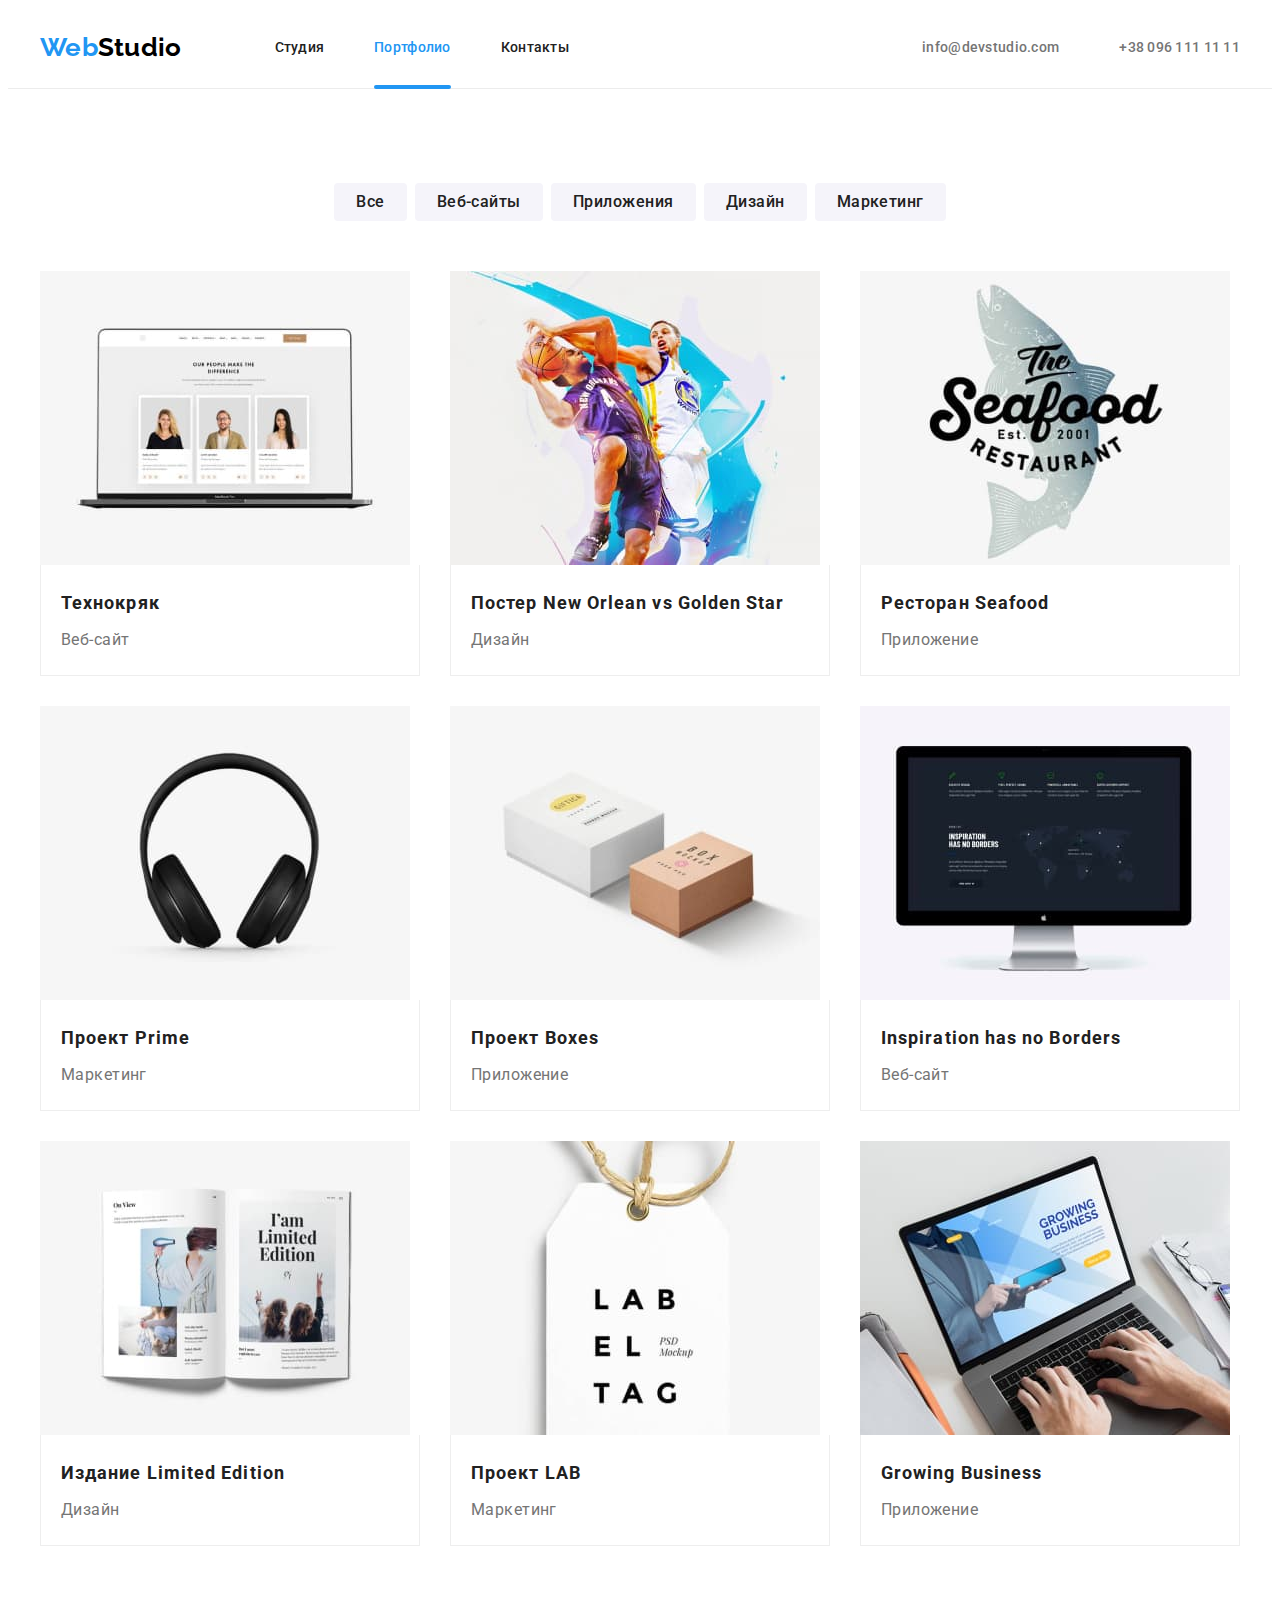
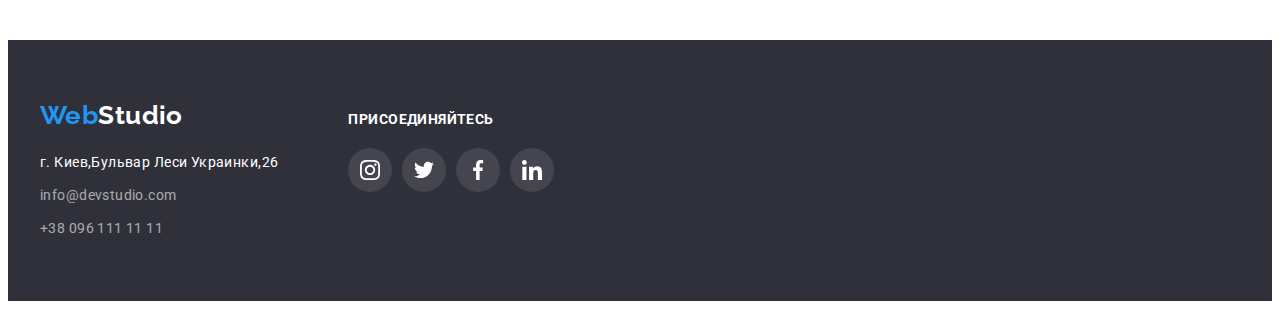
==== portfolio.html @ 68fa845a "Initial commit" ====
<!DOCTYPE html>
<html lang="ru">
  <head>
    <meta charset="UTF-8" />
    <meta http-equiv="X-UA-Compatible" content="IE=edge" />
    <meta name="viewport" content="width=device-width, initial-scale=1.0" />
    <title>Web Studio</title>
    <link rel="preconnect" href="https://fonts.googleapis.com" />
    <link rel="preconnect" href="https://fonts.gstatic.com" crossorigin />
    <link
      href="https://fonts.googleapis.com/css2?family=Raleway:wght@700&family=Roboto:wght@400;500;700;900&display=swap"
      rel="stylesheet"
    />
    <link
      rel="stylesheet"
      href="https://cdnjs.cloudflare.com/ajax/libs/modern-normalize/1.1.0/modern-normalize.min.css"
      integrity="sha512-wpPYUAdjBVSE4KJnH1VR1HeZfpl1ub8YT/NKx4PuQ5NmX2tKuGu6U/JRp5y+Y8XG2tV+wKQpNHVUX03MfMFn9Q=="
      crossorigin="anonymous"
      referrerpolicy="no-referrer"
    />
    <link rel="stylesheet" href="./css/styles.css" />
  </head>
  <body class="page">
    <header class="header">
      <div class="container header-nav">
        <nav class="navigation">
          <a lang="en" class="logo-header link" href="index.html"
            >Web<span class="logo-black">Studio</span>
          </a>
          <ul class="nav-list list">
            <li class="item">
              <a class="nav-link link" href="./index.html">Студия</a>
            </li>
            <li class="item">
              <a class="nav-link link current" href="./portfolio.html">Портфолио</a>
            </li>
            <li class="item">
              <a class="nav-link link" href="">Контакты</a>
            </li>
          </ul>
        </nav>
        <ul class="header-list list">
          <li class="item">
            <a class="header-mail link" href="mailto:info@devstudio.com"
              ><svg class="icon-mail" width="16" height="12">
                <use href="../goit-markup-hw-04/images/sprite.svg#envelope"></use>
              </svg>
              info@devstudio.com
            </a>
          </li>
          <li class="item">
            <a class="header-tel link" href="tel:+380961111111">
              <svg class="icon-tel" width="10" height="16">
                <use href="../goit-markup-hw-04/images/sprite.svg#phone"></use>
              </svg>
              +38 096 111 11 11</a
            >
          </li>
        </ul>
      </div>
    </header>
    <main>
      <section class="examples section">
        <div class="container">
          <h1 class="visually-hidden">Work examples(hide)</h1>
          <ul class="filter-list list">
            <li class="filter-item">
              <button class="filter-bnt" type="button">Все</button>
            </li>
            <li class="filter-item">
              <button class="filter-bnt" type="button">Веб-сайты</button>
            </li>
            <li class="filter-item">
              <button class="filter-bnt" type="button">Приложения</button>
            </li>
            <li class="filter-item">
              <button class="filter-bnt" type="button">Дизайн</button>
            </li>
            <li class="filter-item">
              <button class="filter-bnt" type="button">Маркетинг</button>
            </li>
          </ul>
          <ul class="example-list list">
            <li class="example-item">
              <a href="" class="example-img link">
                <div class="example-overlay-box">
                  <img src="./images/web-site.jpg" alt="web-site" width="370" />
                  <p class="overlay-text">
                    Lorem ipsum, dolor sit amet consectetur adipisicing elit. Est itaque cumque
                    autem assumenda sed illum totam nisi vel hic voluptas sequi, neque sapiente
                    repellat, consectetur, dignissimos fugiat? Tempora, provident in.
                  </p>
                </div>
                <div class="card-border">
                  <h2 class="example-title">Технокряк</h2>
                  <p class="example-text">Веб-сайт</p>
                </div>
              </a>
            </li>
            <li class="example-item">
              <a href="" class="example-img link">
                <div class="example-overlay-box">
                  <img src="./images/basketball-poster.jpg" alt="poster" width="370" />

                  <p class="overlay-text">
                    Ресурс предлагает комплексные предложения с разным уровнем функционала и
                    сервисов. Все это позволит посетителю получить исчерпывающие сведения о компании
                    или частном лице.
                  </p>
                </div>
                <div class="card-border">
                  <h2 class="example-title">Постер New Orlean vs Golden Star</h2>
                  <p class="example-text">Дизайн</p>
                </div>
              </a>
            </li>
            <li class="example-item">
              <a href="" class="example-img link">
                <div class="example-overlay-box">
                  <img
                    src="./images/restaurant-app.jpg"
                    alt="application-for-restaurant"
                    width="370"
                  />
                  <p class="overlay-text">
                    Lorem ipsum, dolor sit amet consectetur adipisicing elit. Est itaque cumque
                    autem assumenda sed illum totam nisi vel hic voluptas sequi, neque sapiente
                    repellat, consectetur, dignissimos fugiat? Tempora, provident in.
                  </p>
                </div>

                <div class="card-border">
                  <h2 class="example-title">Ресторан Seafood</h2>
                  <p class="example-text">Приложение</p>
                </div>
              </a>
            </li>
            <li class="example-item">
              <a href="" class="example-img link">
                <div class="example-overlay-box">
                  <img src="./images/earphones.jpg" alt="earphones" width="370" />
                  <p class="overlay-text">
                    Lorem ipsum, dolor sit amet consectetur adipisicing elit. Est itaque cumque
                    autem assumenda sed illum totam nisi vel hic voluptas sequi, neque sapiente
                    repellat, consectetur, dignissimos fugiat? Tempora, provident in.
                  </p>
                </div>
                <div class="card-border">
                  <h2 class="example-title">Проект Prime</h2>
                  <p class="example-text">Маркетинг</p>
                </div>
              </a>
            </li>
            <li class="example-item">
              <a href="" class="example-img link">
                <div class="example-overlay-box">
                  <img src="./images/boxes.jpg" alt="boxes" width="370" />
                  <p class="overlay-text">
                    Lorem ipsum, dolor sit amet consectetur adipisicing elit. Est itaque cumque
                    autem assumenda sed illum totam nisi vel hic voluptas sequi, neque sapiente
                    repellat, consectetur, dignissimos fugiat? Tempora, provident in.
                  </p>
                </div>
                <div class="card-border">
                  <h2 class="example-title">Проект Boxes</h2>
                  <p class="example-text">Приложение</p>
                </div>
              </a>
            </li>
            <li class="example-item">
              <a href="" class="example-img link">
                <div class="example-overlay-box">
                  <img src="./images/desktop.jpg" alt="desktop" width="370" />
                  <p class="overlay-text">
                    Lorem ipsum, dolor sit amet consectetur adipisicing elit. Est itaque cumque
                    autem assumenda sed illum totam nisi vel hic voluptas sequi, neque sapiente
                    repellat, consectetur, dignissimos fugiat? Tempora, provident in.
                  </p>
                </div>
                <div class="card-border">
                  <h2 class="example-title">Inspiration has no Borders</h2>
                  <p class="example-text">Веб-сайт</p>
                </div>
              </a>
            </li>
            <li class="example-item">
              <a href="" class="example-img link">
                <div class="example-overlay-box">
                  <img src="./images/magazine.jpg" alt="magazine" width="370" />
                  <p class="overlay-text">
                    Lorem ipsum, dolor sit amet consectetur adipisicing elit. Est itaque cumque
                    autem assumenda sed illum totam nisi vel hic voluptas sequi, neque sapiente
                    repellat, consectetur, dignissimos fugiat? Tempora, provident in.
                  </p>
                </div>
                <div class="card-border">
                  <h2 class="example-title">Издание Limited Edition</h2>
                  <p class="example-text">Дизайн</p>
                </div>
              </a>
            </li>
            <li class="example-item">
              <a href="" class="example-img link">
                <div class="example-overlay-box">
                  <img src="./images/label-tag.jpg" alt="label-tag" width="370" />
                  <p class="overlay-text">
                    Lorem ipsum, dolor sit amet consectetur adipisicing elit. Est itaque cumque
                    autem assumenda sed illum totam nisi vel hic voluptas sequi, neque sapiente
                    repellat, consectetur, dignissimos fugiat? Tempora, provident in.
                  </p>
                </div>
                <div class="card-border">
                  <h2 class="example-title">Проект LAB</h2>
                  <p class="example-text">Маркетинг</p>
                </div>
              </a>
            </li>
            <li class="example-item">
              <a href="" class="example-img link">
                <div class="example-overlay-box">
                  <img src="./images/business-app.jpg" alt="business-app" width="370" />
                  <p class="overlay-text">
                    Lorem ipsum, dolor sit amet consectetur adipisicing elit. Est itaque cumque
                    autem assumenda sed illum totam nisi vel hic voluptas sequi, neque sapiente
                    repellat, consectetur, dignissimos fugiat? Tempora, provident in.
                  </p>
                </div>
                <div class="card-border">
                  <h2 class="example-title">Growing Business</h2>
                  <p class="example-text">Приложение</p>
                </div>
              </a>
            </li>
          </ul>
        </div>
      </section>
    </main>
    <footer class="footer">
      <div class="container">
        <div class="contacts">
          <a lang="en" class="logo-footer link" href="index.html">
            Web<span class="logo-white">Studio</span></a
          >
          <address class="address">
            <ul class="address-list list">
              <li class="address-item">
                <a
                  class="address-link link"
                  href="https://goo.gl/maps/rmuFuBtM7UuqsGX59"
                  target="_blank"
                  rel="noopener noreferrer"
                >
                  г. Киев,Бульвар Леси Украинки,26</a
                >
              </li>
              <li class="address-item">
                <a class="footer-mail link" href="mailto:info@devstudio.com">info@devstudio.com</a>
              </li>
              <li class="address-item">
                <a class="footer-tel link" href="tel:+380961111111">+38 096 111 11 11</a>
              </li>
            </ul>
          </address>
        </div>
        <div class="join-us">
          <p class="join-title">присоединяйтесь</p>
          <ul class="soc-list list">
            <li class="soc-item">
              <a class="soc-link link" href="">
                <svg class="soc-icon" width="20" height="20">
                  <use href="./images/sprite.svg#instagram"></use>
                </svg>
              </a>
            </li>
            <li class="soc-item">
              <a class="soc-link link" href="">
                <svg class="soc-icon" width="20" height="20">
                  <use href="./images/sprite.svg#twitter"></use>
                </svg>
              </a>
            </li>
            <li class="soc-item">
              <a class="soc-link link" href="">
                <svg class="soc-icon" width="20" height="20">
                  <use href="./images/sprite.svg#facebook" width="20" height="20"></use>
                </svg>
              </a>
            </li>
            <li class="soc-item">
              <a class="soc-link link" href="">
                <svg class="soc-icon" width="20" height="20">
                  <use href="./images/sprite.svg#linkedin" width="20" height="20"></use>
                </svg>
              </a>
            </li>
          </ul>
        </div>
      </div>
    </footer>
  </body>
</html>
---- css/styles.css ----
/* basic styles */
/* basic color #757575; */
/* secondary color #212121 */
/* primary-white-color #FFFFFF */
/* accent color #2196F3 */
/* footer-bgc #2f303a */

:root {
  --basic-color: #757575;
  --title-color: #212121;
  --primary-white-color: #ffffff;
  --brand-accent: #2196f3;
  --footer-bgc: #2f303a;
  --border-header: #ececec;
  --hero-bgc: #c4c4c4;
  --timing-duration: 250ms;
  --timing-function: cubic-bezier(0.4, 0, 0.2, 1);
}

/* ------------------------------BODY-------------------------- */
body {
  background-color: var(--primary-white-color);
  color: var(--basic-color);
  font-family: 'Roboto', sans-serif;
  font-size: 14px;
  line-height: 1.71;
  letter-spacing: 0.03em;
}

h1,
h2,
h3,
h4,
h5,
h6,
p,
ul {
  margin: 0;
}
ul {
  padding: 0;
}

img {
  display: block;
  max-width: 100%;
  height: auto;
}

.visually-hidden {
  position: absolute;
  white-space: nowrap;
  width: 1px;
  height: 1px;
  overflow: hidden;
  border: 0;
  padding: 0;
  clip: rect(0 0 0 0);
  clip-path: inset(50%);
  margin: -1px;
}

.container {
  width: 1200px;
  margin: 0 auto;
  padding-left: 15px;
  padding-right: 15px;
  /* outline: 1px solid tomato; */
}
.section {
  padding-top: 94px;
  padding-bottom: 94px;
}

.title {
  font-weight: 700;
  font-size: 36px;
  line-height: 1.17;
  text-align: center;
  color: var(--title-color);
}
button {
  cursor: pointer;
}
.link {
  text-decoration: none;
  display: block;
  color: #afb1b8;
}
.list {
  list-style: none;
  padding-left: 0;
  margin: 0;
}

/* -----------------------------HEADER------------------------- */
.header {
  border-bottom: 1px solid var(--border-header);
}

.header-nav {
  display: flex;
  align-items: center;
}

.navigation {
  display: flex;
  align-items: center;

  font-weight: 500;
  line-height: 1.14;
  letter-spacing: 0.02em;
}
.logo-header {
  font-family: 'Raleway', sans-serif;
  font-weight: 700;
  font-size: 26px;
  line-height: 1.2;
  color: var(--brand-accent);
}

.logo-black {
  color: #000000;
}

.nav-list {
  display: flex;
  margin-left: 93px;
}

.nav-list .item + .item {
  margin-left: 50px;
}

.nav-link {
  display: block;
  padding-top: 32px;
  padding-bottom: 32px;

  color: var(--title-color);
  font-weight: 500;
  line-height: 1.14;
  letter-spacing: 0.02em;
  transition: color var(--timing-duration) var(--timing-function);
}

.nav-list .nav-link:hover,
.nav-list .nav-link:focus {
  color: var(--brand-accent);
}

.current {
  position: relative;
  color: var(--brand-accent);
}

.current::after {
  position: absolute;
  left: 0;
  bottom: -1px;
  content: '';
  display: block;
  width: 100%;
  height: 4px;
  background: var(--brand-accent);
  border-radius: 2px;
}

/* -------------------header-contacts---------------------- */

.header-list {
  display: flex;
  align-items: center;
  justify-content: center;
  padding-top: 32px;
  padding-bottom: 32px;
  margin-left: auto;
}

.header-list .item + .item {
  margin-left: 40px;
}

.header-list,
.header-item,
.header-tel,
.header-mail {
  font-weight: 500;
  font-size: 14px;
  line-height: 1.14;
  letter-spacing: 0.02em;
  color: var(--basic-color);
}

.header-tel,
.header-mail {
  display: flex;
  align-items: center;
  justify-content: center;
  width: 100%;
  height: 100%;
  fill: currentColor;
  transition: color var(--timing-duration) var(--timing-function);
}

.icon-tel,
.icon-mail {
  margin-right: 10px;
}
.header-mail:hover,
.header-mail:focus {
  color: var(--brand-accent);
}
.header-tel:hover,
.header-tel:focus {
  color: var(--brand-accent);
}

/* ------------------------HERO------------------------ */
.hero {
  max-width: 1600px;
  height: 600px;
  margin-left: auto;
  margin-right: auto;
  background-color: var(--hero-bgc);
  background-image: linear-gradient(rgba(47, 48, 58, 0.4), rgba(47, 48, 58, 0.4)),
    url(../images/background_hero.jpg);
  background-repeat: no-repeat;
  background-size: cover;
  background-position: center;

  padding-top: 200px;
  padding-bottom: 200px;
  text-align: center;
}
.hero-title {
  color: var(--primary-white-color);
  font-weight: 900;
  font-size: 44px;
  line-height: 1.36;
  letter-spacing: 0.06em;
  text-transform: uppercase;
  margin-bottom: 30px;
}

.hero-button {
  font-family: inherit;
  color: var(--primary-white-color);
  background-color: var(--brand-accent);
  padding: 10px 32px;
  font-weight: 700;
  font-size: 16px;
  line-height: 1.88;
  letter-spacing: 0.06em;
  border: none;
  border-radius: 4px;
  transition: background-color var(--timing-duration) var(--timing-function);
}
.hero-button:hover,
.hero-button:focus {
  background-color: #0087f5;
}

/* -----------------BENEFITS------------------------------- */

.benefits {
  padding-top: 94px;
}

.benefits-list {
  display: flex;
}

.benefits-list .item:not(:first-child) {
  margin-left: 30px;
}
.benefits-list .item {
  width: 270px;
}

.icon-satelite::before {
  display: inline-block;
  content: '';
  width: 270px;
  height: 120px;
  margin-bottom: 30px;
  background-image: url(../images/antenna.svg);
  background-color: #f5f4fa;
  background-repeat: no-repeat;
  background-size: 65px 70px;
  background-position: center;
}

.icon-clock::before {
  display: inline-block;
  content: '';
  width: 270px;
  height: 120px;
  margin-bottom: 30px;
  background-image: url(../images/clock.svg);
  background-color: #f5f4fa;
  background-repeat: no-repeat;
  background-size: 65px 70px;
  background-position: center;
}

.icon-diagram::before {
  display: inline-block;
  content: '';
  width: 270px;
  height: 120px;
  margin-bottom: 30px;
  background-image: url(../images/diagram.svg);
  background-color: #f5f4fa;
  background-repeat: no-repeat;
  background-size: 65px 70px;
  background-position: center;
}

.icon-astronaut::before {
  display: inline-block;
  content: '';
  width: 270px;
  height: 120px;
  margin-bottom: 30px;
  background-image: url(../images/astronaut.svg);
  background-color: #f5f4fa;
  background-repeat: no-repeat;
  background-size: 65px 70px;
  background-position: center;
}

.benefits-title {
  color: var(--title-color);

  font-weight: 700;
  font-size: 14px;
  line-height: 1.14;

  text-transform: uppercase;

  margin-bottom: 10px;
}

.benefits-text {
  font-size: 14px;
  line-height: 1.71;
  letter-spacing: 0.03em;

  color: var(--basic-color);
}

/* ---------------------opportunities----------------------- */

.opportunities {
  padding-top: 0;
}
.opportunities-title {
  margin-bottom: 50px;
}
.opportunities-list {
  display: flex;

  /* margin-left: -30px; */
}

.opportunities-item:not(:last-child) {
  margin-right: 30px;
}

/* .opportunities-item {

  flex-basis: calc(100% / 3 - 30px);
  margin-left: 30px;
} */

.opportunities-item {
  position: relative;
}

.opportunities-text {
  width: 100%;
  height: 70px;
  position: absolute;
  left: 0;
  bottom: 0;
  color: var(--primary-white-color);
  background-color: rgba(47, 48, 58, 0.8);
  padding: 27px 0;
  font-size: 14px;
  line-height: 1.14;
  text-align: center;
  text-transform: uppercase;
}

/* --------------------team ------------------------------- */

.team {
  background-color: #f5f4fa;
}
.team-title {
  margin-bottom: 50px;
}

.team-list {
  display: flex;
  /* margin-left: -30px; */
}
.team-item {
  background-color: #fff;
  box-shadow: 0px 1px 3px rgba(0, 0, 0, 0.12), 0px 1px 1px rgba(0, 0, 0, 0.14),
    0px 2px 1px rgba(0, 0, 0, 0.2);
  border-radius: 0px 0px 4px 4px;
}
.team-item:not(:last-child) {
  margin-right: 30px;
}

/* .team-item {
  flex-basis: calc(100% / 4 - 30px);
  margin-left: 30px;
  background-color: #fff;
} */

.employeer-title {
  font-weight: 500;
  font-size: 16px;
  line-height: 1.19;
  text-align: center;
  margin-bottom: 10px;
  color: var(--title-color);
}
.employeer-text {
  font-weight: 400;
  font-size: 16px;
  line-height: 1.19;
  text-align: center;
  color: var(--basic-color);
  margin-bottom: 16px;
}

.employeer-card {
  padding-top: 30px;
  padding-bottom: 30px;
}

.employeer-soc-list {
  display: flex;
  justify-content: center;
}
.soc-item {
  width: 44px;
  height: 44px;
  margin-right: 10px;
}
.employeer-soc-list .soc-item:last-child {
  margin-right: 0;
}

.employeer-soc-list .soc-item .soc-link {
  display: flex;
  justify-content: center;
  align-items: center;
  width: 100%;
  height: 100%;
  border-radius: 50%;
  fill: currentColor;
  transition: background-color var(--timing-duration) var(--timing-function),
    fill var(--timing-duration) var(--timing-function);
}
.employeer-soc-list .soc-item .soc-link:hover,
.employeer-soc-list .soc-item .soc-link:focus {
  background-color: var(--brand-accent);
  fill: var(--primary-white-color);
}
/* ---------------------CLIENTS--------------------------- */

.clients-title {
  margin-bottom: 50px;
}

.clients-list {
  display: flex;
  justify-content: center;
}

.clients-item {
  width: 170px;
  height: 92px;
}
.clients-item:not(:last-child) {
  margin-right: 30px;
}

.clients-link {
  display: flex;
  justify-content: center;
  align-items: center;
  width: 100%;
  height: 100%;
  border: 1px solid #afb1b8;
  border-radius: 4px;
  fill: currentColor;
  transition: fill var(--timing-duration) var(--timing-function),
    border-color var(--timing-duration) var(--timing-function);
}

.clients-link:hover,
.clients-link:focus {
  fill: var(--brand-accent);
  border-color: var(--brand-accent);
}

/* ---------------------FOOTER---------------------------- */

.footer {
  background-color: var(--footer-bgc);
  padding-top: 60px;
  padding-bottom: 60px;
}

.logo-footer {
  font-family: 'Raleway', sans-serif;
  font-weight: 700;
  font-size: 26px;
  line-height: 1.2;
  color: var(--brand-accent);
  margin-bottom: 20px;
}
.logo-white {
  color: var(--primary-white-color);
}

.address {
  font-style: normal;
}

.address-item {
  margin-bottom: 9px;
}
.address-item:last-child {
  margin-bottom: 0;
}

.address-link {
  color: var(--primary-white-color);
  transition: color var(--timing-duration) var(--timing-function);
}

.address-link:hover,
.address-link:focus {
  color: var(--brand-accent);
}

.footer-mail,
.footer-tel {
  color: rgba(255, 255, 255, 0.6);
  transition: color var(--timing-duration) var(--timing-function);
}

.footer-mail:hover,
.footer-mail:focus {
  color: var(--brand-accent);
}
.footer-tel:hover,
.footer-tel:focus {
  color: var(--brand-accent);
}
/* ----------------------JOIN US-------------------------- */
.footer > .container {
  display: flex;
  align-items: baseline;
}
.join-us {
  margin-left: 70px;
}
.join-title {
  font-weight: 700;
  font-size: 14px;
  line-height: 1.14;
  letter-spacing: 0.03em;
  text-transform: uppercase;
  color: var(--primary-white-color);
  margin-bottom: 20px;
}
.soc-list {
  display: flex;
}
.soc-item {
  width: 44px;
  height: 44px;
  margin-right: 10px;
}
.soc-item:last-child {
  margin-right: 0;
}

.soc-link {
  display: flex;
  justify-content: center;
  align-items: center;
  width: 100%;
  height: 100%;
  border-radius: 50%;
  background-color: rgba(255, 255, 255, 0.1);
  fill: var(--primary-white-color);
  transition: background-color var(--timing-duration) var(--timing-function);
}
.soc-link:hover,
.soc-link:focus {
  background-color: var(--brand-accent);
}

/* ____________PORTFOLIO______________________________ */

.examples {
  padding-top: 94px;
}
.filter-list {
  display: flex;
  /* align-items: center; */
  justify-content: center;
  margin-bottom: 50px;
}

.filter-list .filter-item + .filter-item {
  margin-left: 8px;
}

/* .filter-bnt-accent {
  font-family: inherit;
  font-weight: 500;
  font-size: 16px;
  line-height: 1.62;
  letter-spacing: 0.03em;
  background-color: var(--brand-accent);
  color: var(--primary-white-color);
  padding: 6px 22px;
  border-radius: 4px;
  border: none;
} */

.filter-bnt {
  font-family: inherit;
  font-weight: 500;
  font-size: 16px;
  line-height: 1.62;
  letter-spacing: 0.03em;
  background-color: #f5f4fa;
  color: var(--title-color);
  padding: 6px 22px;
  border-radius: 4px;
  border: none;
  transition: color var(--timing-duration) var(--timing-function),
    background-color var(--timing-duration) var(--timing-function),
    box-shadow var(--timing-duration) var(--timing-function);
}

.filter-bnt:hover,
.filter-bnt:focus {
  background-color: var(--brand-accent);
  color: var(--primary-white-color);
  box-shadow: 0px 3px 1px rgba(0, 0, 0, 0.1), 0px 1px 2px rgba(0, 0, 0, 0.08),
    0px 2px 2px rgba(0, 0, 0, 0.12);
}

.example-list {
  display: flex;
  flex-wrap: wrap;
  align-items: center;
  margin-left: -30px;
  margin-bottom: -30px;
}

.example-item {
  flex-basis: calc(100% / 3 - 30px);
  margin-left: 30px;
  margin-bottom: 30px;
}
.example-img {
  transition: box-shadow var(--timing-duration) var(--timing-function);
}

.example-overlay-box {
  position: relative;
  overflow: hidden;
}

.overlay-text {
  position: absolute;
  left: 0;
  bottom: 0;
  width: 100%;
  height: 100%;
  padding: 63px 24px;
  font-size: 18px;
  line-height: 1.56;
  color: var(--primary-white-color);
  background-color: rgba(33, 150, 243, 0.9);
  transform: translateY(100%);
  transition: transform var(--timing-duration) var(--timing-function);
}

.example-img:hover .overlay-text,
.example-img:focus .overlay-text {
  transform: translateY(0);
}

.example-img:hover,
.example-img:focus {
  box-shadow: 0px 1px 1px rgba(0, 0, 0, 0.12), 0px 4px 4px rgba(0, 0, 0, 0.06),
    1px 4px 6px rgba(0, 0, 0, 0.16);
}

.example-title {
  font-weight: 700;
  font-size: 18px;
  line-height: 2;
  letter-spacing: 0.06em;

  color: var(--title-color);
  margin-bottom: 4px;
}
.example-text {
  font-size: 16px;
  line-height: 1.88;

  color: var(--basic-color);
}

.card-border {
  border: 1px solid #eeeeee;
  border-top: none;
  padding: 20px 20px;
}

/* -------------------MODAL------------------------------- */
.backdrop {
  position: fixed;
  top: 0;
  left: 0;
  width: 100%;
  height: 100%;
  opacity: 1;
  transition: opacity var(--timing-duration) var(--timing-function);

  background-color: rgba(0, 0, 0, 0.2);
}

.is-hidden {
  opacity: 0;
  pointer-events: none;
}
.is-hidden .modal {
  transform: translate(-50%, -50%) scale(1.1);
}

.modal {
  position: absolute;
  top: 50%;
  left: 50%;
  transform: translate(-50%, -50%) scale(1);
  transition: transform var(--timing-duration) var(--timing-function);
  width: 528px;
  height: 581px;
  border-radius: 4px;

  background-color: var(--primary-white-color);
  box-shadow: 0px 1px 3px rgba(0, 0, 0, 0.12), 0px 1px 1px rgba(0, 0, 0, 0.14),
    0px 2px 1px rgba(0, 0, 0, 0.2);
}

.modal-btn {
  position: absolute;
  top: 8px;
  right: 8px;
  width: 30px;
  height: 30px;
  border: 1px solid rgba(0, 0, 0, 0.1);
  border-radius: 50%;

  display: flex;
  justify-content: center;
  align-items: center;
  background-color: transparent;
}
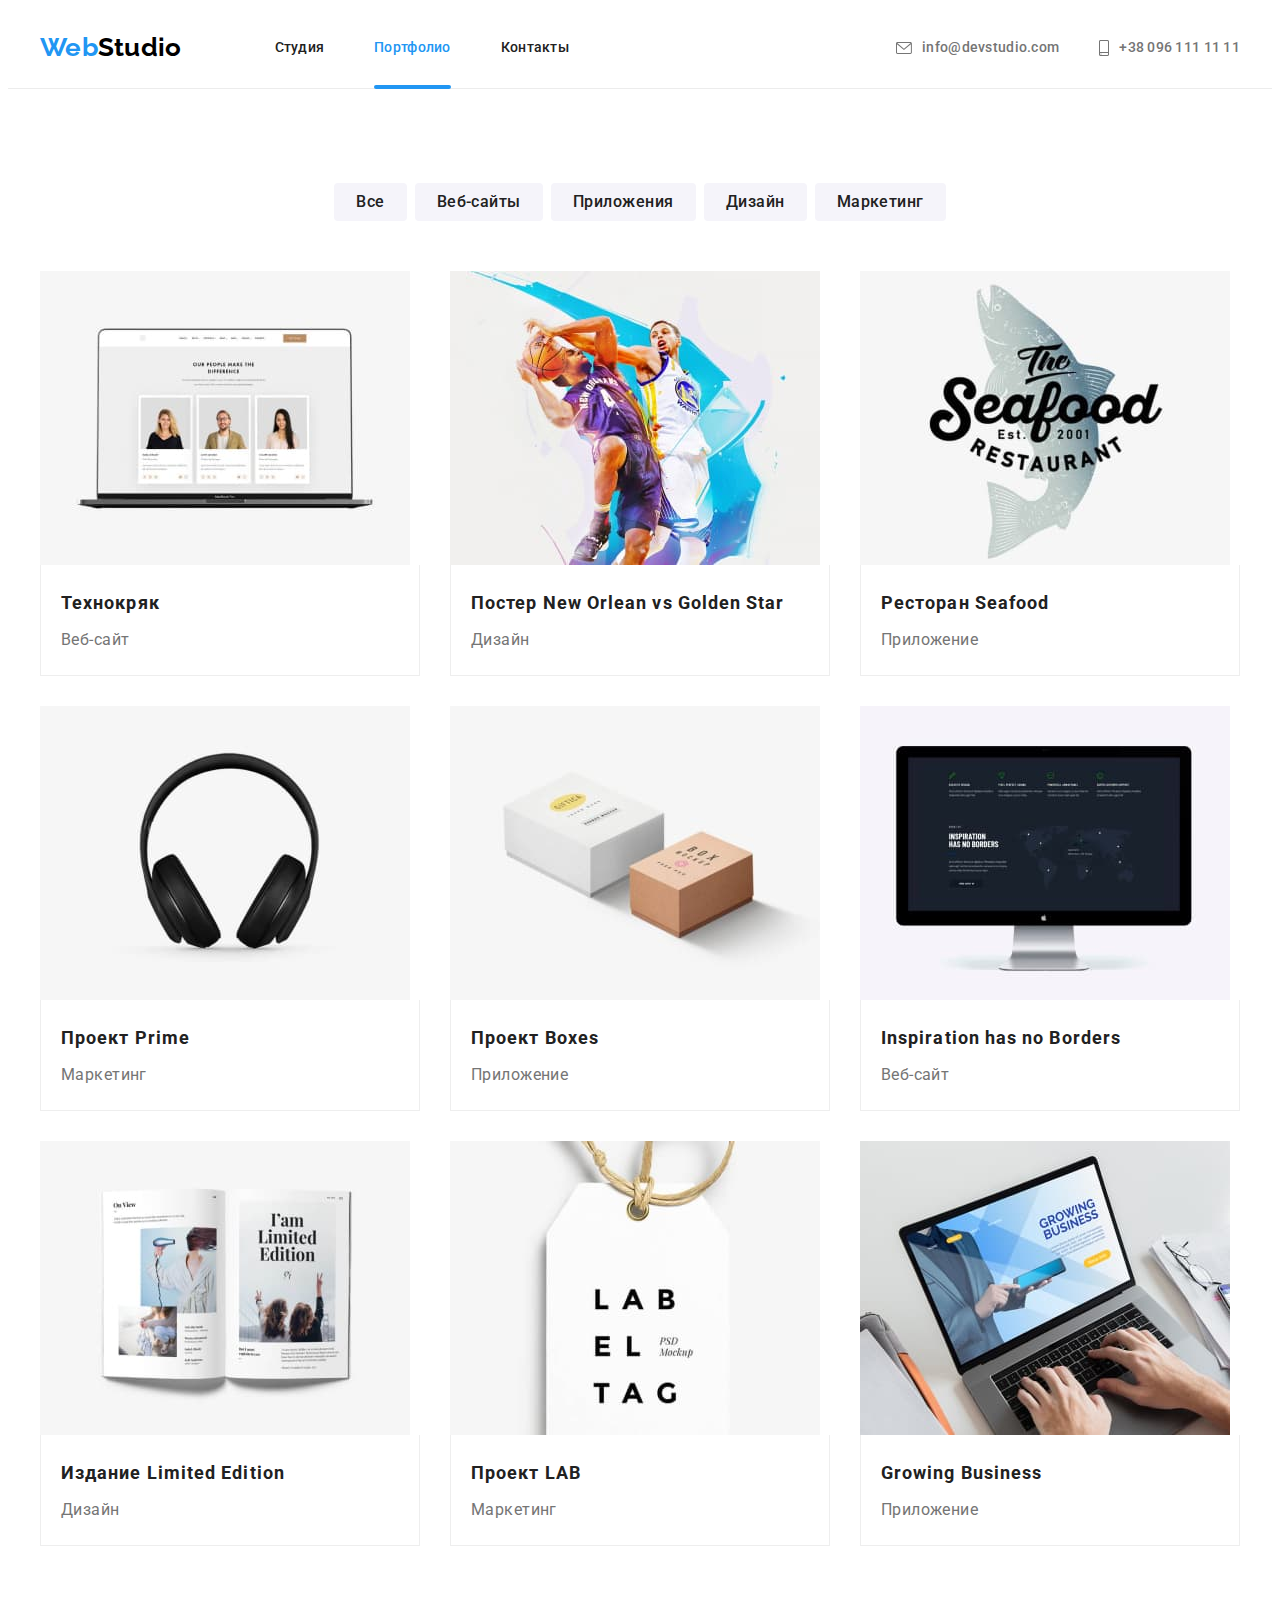
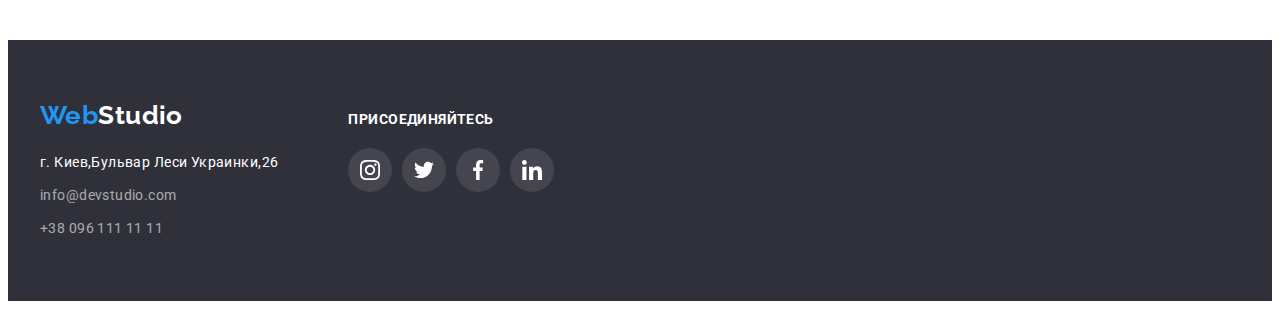
==== commit 2d862358: "edit-color-icon" ====
--- a/portfolio.html
+++ b/portfolio.html
@@ -43,7 +43,7 @@
           <li class="item">
             <a class="header-mail link" href="mailto:info@devstudio.com"
               ><svg class="icon-mail" width="16" height="12">
-                <use href="../goit-markup-hw-04/images/sprite.svg#envelope"></use>
+                <use href="./images/sprite.svg#envelope"></use>
               </svg>
               info@devstudio.com
             </a>
@@ -51,7 +51,7 @@
           <li class="item">
             <a class="header-tel link" href="tel:+380961111111">
               <svg class="icon-tel" width="10" height="16">
-                <use href="../goit-markup-hw-04/images/sprite.svg#phone"></use>
+                <use href="./images/sprite.svg#phone"></use>
               </svg>
               +38 096 111 11 11</a
             >
--- a/css/styles.css
+++ b/css/styles.css
@@ -13,6 +13,7 @@
   --footer-bgc: #2f303a;
   --border-header: #ececec;
   --hero-bgc: #c4c4c4;
+  --icon-color: #757575;
   --timing-duration: 250ms;
   --timing-function: cubic-bezier(0.4, 0, 0.2, 1);
 }
@@ -84,8 +85,6 @@
 }
 .link {
   text-decoration: none;
-  display: block;
-  color: #afb1b8;
 }
 .list {
   list-style: none;
@@ -175,21 +174,14 @@
   padding-top: 32px;
   padding-bottom: 32px;
   margin-left: auto;
-}
-
-.header-list .item + .item {
-  margin-left: 40px;
-}
-
-.header-list,
-.header-item,
-.header-tel,
-.header-mail {
   font-weight: 500;
   font-size: 14px;
   line-height: 1.14;
   letter-spacing: 0.02em;
-  color: var(--basic-color);
+}
+
+.header-list .item + .item {
+  margin-left: 40px;
 }
 
 .header-tel,
@@ -199,12 +191,13 @@
   justify-content: center;
   width: 100%;
   height: 100%;
-  fill: currentColor;
+  color: var(--icon-color);
   transition: color var(--timing-duration) var(--timing-function);
 }
 
 .icon-tel,
 .icon-mail {
+  fill: currentColor;
   margin-right: 10px;
 }
 .header-mail:hover,
@@ -379,6 +372,9 @@
 }
 
 .opportunities-text {
+  display: flex;
+  justify-content: center;
+  align-items: center;
   width: 100%;
   height: 70px;
   position: absolute;
@@ -387,10 +383,8 @@
   color: var(--primary-white-color);
   background-color: rgba(47, 48, 58, 0.8);
   padding: 27px 0;
-  font-size: 14px;
+  font-weight: 700;
   line-height: 1.14;
-  text-align: center;
-  text-transform: uppercase;
 }
 
 /* --------------------team ------------------------------- */
@@ -520,12 +514,14 @@
 }
 
 .logo-footer {
+  display: block;
+  margin-bottom: 20px;
+
   font-family: 'Raleway', sans-serif;
   font-weight: 700;
   font-size: 26px;
   line-height: 1.2;
   color: var(--brand-accent);
-  margin-bottom: 20px;
 }
 .logo-white {
   color: var(--primary-white-color);
@@ -534,7 +530,6 @@
 .address {
   font-style: normal;
 }
-
 .address-item {
   margin-bottom: 9px;
 }
